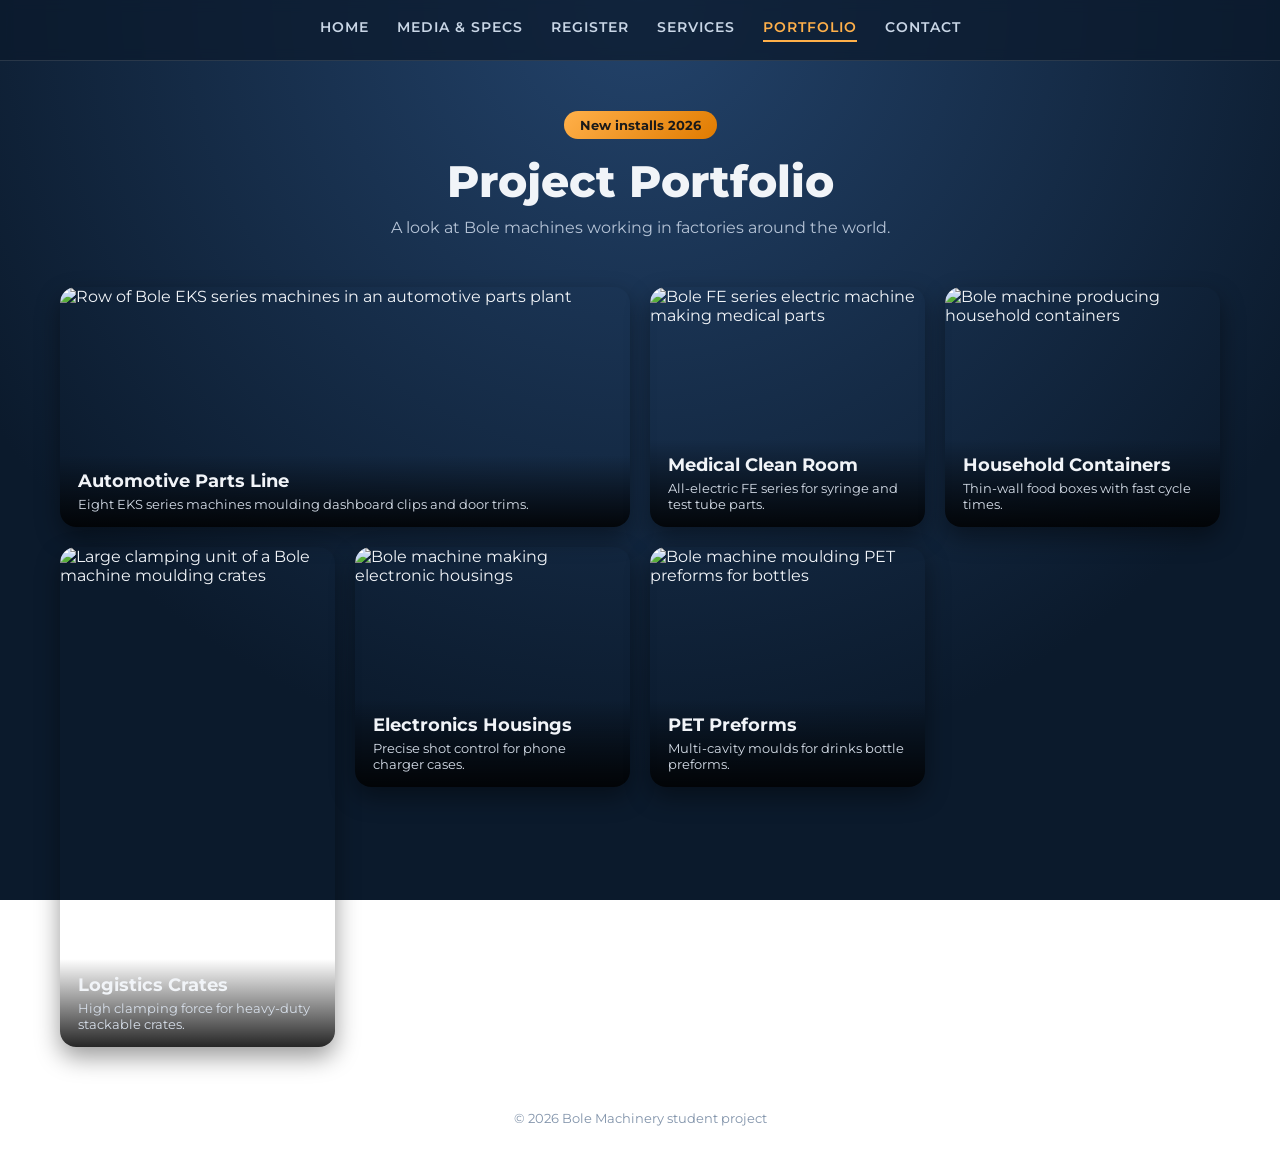
==== portfolio.html @ b58a2958 "Create portfolio page with CSS Grid image gallery and captions" ====
<!DOCTYPE html>
<html lang="en">
<head>
    <meta charset="UTF-8">
    <meta name="viewport" content="width=device-width, initial-scale=1.0">
    <title>Bole Machinery - Portfolio</title>
    <link rel="preconnect" href="https://fonts.googleapis.com">
    <link rel="preconnect" href="https://fonts.gstatic.com" crossorigin>
    <link href="https://fonts.googleapis.com/css2?family=Montserrat:wght@400;600;800&display=swap" rel="stylesheet">
    <link rel="stylesheet" href="portfolio.css">
</head>
<body>
    <nav class="top-nav">
        <a href="index.html">Home</a>
        <a href="media.html">Media &amp; Specs</a>
        <a href="register.html">Register</a>
        <a href="services.html">Services</a>
        <a href="portfolio.html" class="active">Portfolio</a>
        <a href="contact.html">Contact</a>
    </nav>

    <header class="hero">
        <span class="badge">New installs 2026</span>
        <h1>Project Portfolio</h1>
        <p>A look at Bole machines working in factories around the world.</p>
    </header>

    <main>
        <section class="gallery">
            <figure class="item item-wide">
                <img src="images/eks-series.jpg" alt="Row of Bole EKS series machines in an automotive parts plant">
                <figcaption>
                    <h2>Automotive Parts Line</h2>
                    <p>Eight EKS series machines moulding dashboard clips and door trims.</p>
                </figcaption>
            </figure>

            <figure class="item">
                <img src="images/fe-series.jpg" alt="Bole FE series electric machine making medical parts">
                <figcaption>
                    <h2>Medical Clean Room</h2>
                    <p>All-electric FE series for syringe and test tube parts.</p>
                </figcaption>
            </figure>

            <figure class="item">
                <img src="images/fe-series.jpg" alt="Bole machine producing household containers">
                <figcaption>
                    <h2>Household Containers</h2>
                    <p>Thin-wall food boxes with fast cycle times.</p>
                </figcaption>
            </figure>

            <figure class="item item-tall">
                <img src="images/eks-series.jpg" alt="Large clamping unit of a Bole machine moulding crates">
                <figcaption>
                    <h2>Logistics Crates</h2>
                    <p>High clamping force for heavy-duty stackable crates.</p>
                </figcaption>
            </figure>

            <figure class="item">
                <img src="images/eks-series.jpg" alt="Bole machine making electronic housings">
                <figcaption>
                    <h2>Electronics Housings</h2>
                    <p>Precise shot control for phone charger cases.</p>
                </figcaption>
            </figure>

            <figure class="item">
                <img src="images/fe-series.jpg" alt="Bole machine moulding PET preforms for bottles">
                <figcaption>
                    <h2>PET Preforms</h2>
                    <p>Multi-cavity moulds for drinks bottle preforms.</p>
                </figcaption>
            </figure>
        </section>
    </main>

    <footer>
        <p>&copy; 2026 Bole Machinery student project</p>
    </footer>
</body>
</html>
---- portfolio.css ----
/* ===== Portfolio page styles ===== */

* {
    box-sizing: border-box;
}

body {
    font-family: "Montserrat", Arial, sans-serif;
    margin: 0;
    color: #f1f4f8;
    background: radial-gradient(circle at top, #23436b 0%, #0b1a2c 70%);
    background-attachment: fixed;
    min-height: 100vh;
}

/* nav: see-through glass bar with underline links */
.top-nav {
    position: sticky;
    top: 0;
    z-index: 10;
    text-align: center;
    padding: 14px 10px;
    background-color: rgba(11, 26, 44, 0.75);
    border-bottom: 1px solid rgba(255, 255, 255, 0.12);
    backdrop-filter: blur(6px);
}

.top-nav a {
    display: inline-block;
    margin: 4px 12px;
    color: #c9d6e6;
    text-decoration: none;
    font-weight: 600;
    font-size: 14px;
    text-transform: uppercase;
    letter-spacing: 1px;
    padding-bottom: 4px;
    border-bottom: 2px solid transparent;
}

.top-nav a:hover,
.top-nav a.active {
    color: #ffb04a;
    border-bottom-color: #ffb04a;
}

.hero {
    text-align: center;
    padding: 50px 20px 30px;
}

.hero h1 {
    font-size: 44px;
    font-weight: 800;
    margin: 15px 0 10px;
}

.hero p {
    color: #b5c3d6;
    margin: 0;
}

.badge {
    display: inline-block;
    background: linear-gradient(135deg, #ffb04a, #e07b00);
    color: #1a1a1a;
    font-weight: 700;
    font-size: 13px;
    padding: 6px 16px;
    border-radius: 30px;
}

main {
    max-width: 1200px;
    margin: 0 auto;
    padding: 20px;
}

/* ===== CSS Grid gallery ===== */
.gallery {
    display: grid;
    grid-template-columns: repeat(auto-fit, minmax(260px, 1fr));
    grid-auto-rows: 240px;
    grid-auto-flow: dense;
    gap: 20px;
}

.item {
    position: relative;
    margin: 0;
    border-radius: 16px;
    overflow: hidden;
    box-shadow: 0 10px 25px rgba(0, 0, 0, 0.4);
}

.item-wide {
    grid-column: span 2;
}

.item-tall {
    grid-row: span 2;
}

.item img {
    width: 100%;
    height: 100%;
    object-fit: cover;
    display: block;
}

.item figcaption {
    position: absolute;
    left: 0;
    right: 0;
    bottom: 0;
    padding: 15px 18px;
    background: linear-gradient(to top, rgba(0, 0, 0, 0.85), rgba(0, 0, 0, 0));
}

.item figcaption h2 {
    font-size: 18px;
    margin: 0 0 4px;
}

.item figcaption p {
    font-size: 13px;
    margin: 0;
    color: #d6dee9;
}

footer {
    text-align: center;
    color: #8193aa;
    font-size: 13px;
    padding: 30px 20px;
}
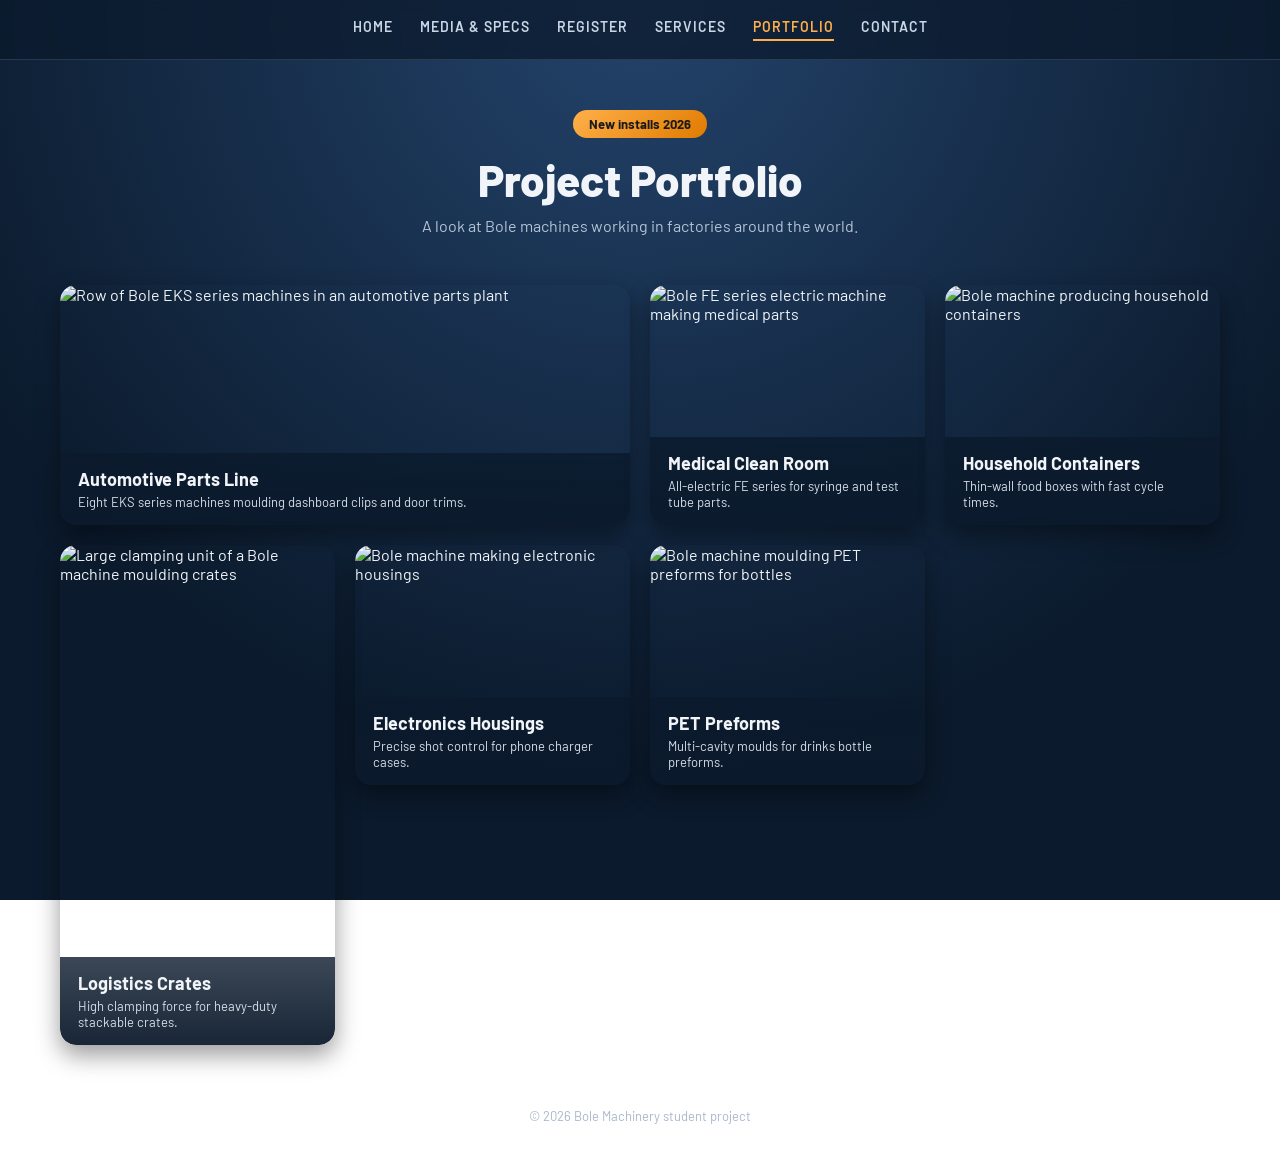
==== commit c3c58995: "Improve text contrast on buttons, footers and stats; switch portfolio font to Barlow Darken orange b" ====
--- a/portfolio.html
+++ b/portfolio.html
@@ -6,7 +6,7 @@
     <title>Bole Machinery - Portfolio</title>
     <link rel="preconnect" href="https://fonts.googleapis.com">
     <link rel="preconnect" href="https://fonts.gstatic.com" crossorigin>
-    <link href="https://fonts.googleapis.com/css2?family=Montserrat:wght@400;600;800&display=swap" rel="stylesheet">
+    <link href="https://fonts.googleapis.com/css2?family=Barlow:wght@400;600;800&display=swap" rel="stylesheet">
     <link rel="stylesheet" href="portfolio.css">
 </head>
 <body>
--- a/portfolio.css
+++ b/portfolio.css
@@ -5,7 +5,7 @@
 }
 
 body {
-    font-family: "Montserrat", Arial, sans-serif;
+    font-family: "Barlow", Arial, sans-serif;
     margin: 0;
     color: #f1f4f8;
     background: radial-gradient(circle at top, #23436b 0%, #0b1a2c 70%);
@@ -114,7 +114,8 @@
     right: 0;
     bottom: 0;
     padding: 15px 18px;
-    background: linear-gradient(to top, rgba(0, 0, 0, 0.85), rgba(0, 0, 0, 0));
+    background: linear-gradient(to top, rgba(11, 26, 44, 0.95), rgba(11, 26, 44, 0.8));
+    backdrop-filter: blur(3px);
 }
 
 .item figcaption h2 {
@@ -130,7 +131,116 @@
 
 footer {
     text-align: center;
-    color: #8193aa;
+    color: #a9b8cb;
     font-size: 13px;
     padding: 30px 20px;
 }
+
+/* ===== Keyframe animations ===== */
+
+/* badge gently pulses to grab attention */
+@keyframes pulse {
+    0%, 100% {
+        transform: scale(1);
+        box-shadow: 0 0 0 0 rgba(255, 176, 74, 0.6);
+    }
+    50% {
+        transform: scale(1.06);
+        box-shadow: 0 0 0 12px rgba(255, 176, 74, 0);
+    }
+}
+
+/* gallery items slide up when the page loads */
+@keyframes fadeUp {
+    from {
+        opacity: 0;
+        transform: translateY(40px);
+    }
+    to {
+        opacity: 1;
+        transform: translateY(0);
+    }
+}
+
+/* image slowly floats on hover */
+@keyframes float {
+    0%, 100% {
+        transform: scale(1.05) translateY(0);
+    }
+    50% {
+        transform: scale(1.05) translateY(-8px);
+    }
+}
+
+.badge {
+    animation: pulse 2s ease-in-out infinite;
+}
+
+.item {
+    opacity: 0;
+    animation: fadeUp 0.7s ease-out forwards;
+}
+
+.item:nth-child(2) { animation-delay: 0.1s; }
+.item:nth-child(3) { animation-delay: 0.2s; }
+.item:nth-child(4) { animation-delay: 0.3s; }
+.item:nth-child(5) { animation-delay: 0.4s; }
+.item:nth-child(6) { animation-delay: 0.5s; }
+
+.item:hover img {
+    animation: float 3s ease-in-out infinite;
+}
+
+/* turn animations off for people who prefer less motion */
+@media (prefers-reduced-motion: reduce) {
+    .badge,
+    .item,
+    .item:hover img {
+        animation: none;
+        opacity: 1;
+    }
+}
+
+/* ===== Media queries ===== */
+
+/* tablet */
+@media (max-width: 900px) {
+    .hero h1 {
+        font-size: 36px;
+    }
+
+    .gallery {
+        grid-template-columns: repeat(2, 1fr);
+        grid-auto-rows: 210px;
+    }
+
+    .item-tall {
+        grid-row: span 1;
+    }
+}
+
+/* mobile */
+@media (max-width: 600px) {
+    .top-nav a {
+        margin: 4px 6px;
+        font-size: 12px;
+    }
+
+    .hero {
+        padding: 30px 15px 20px;
+    }
+
+    .hero h1 {
+        font-size: 28px;
+    }
+
+    .gallery {
+        grid-template-columns: 1fr;
+        grid-auto-rows: 200px;
+        gap: 15px;
+    }
+
+    .item-wide {
+        grid-column: span 1;
+    }
+}
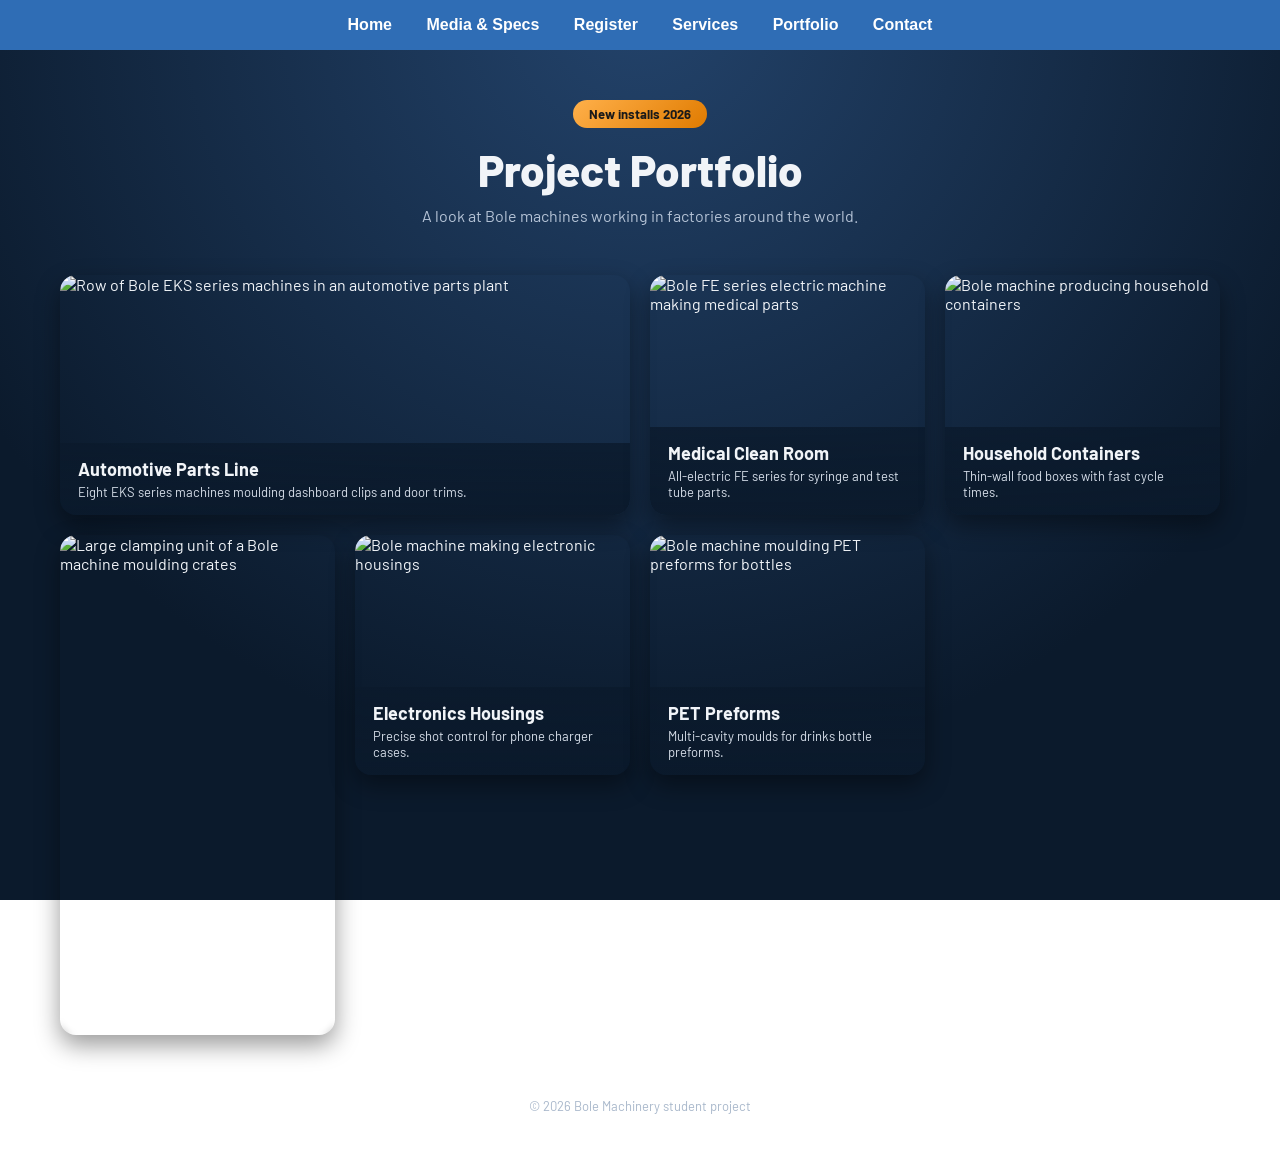
==== commit 8aedcd42: "Use the same top navbar on Services, Portfolio and Contact as the Part 1 pages" ====
--- a/portfolio.html
+++ b/portfolio.html
@@ -10,12 +10,12 @@
     <link rel="stylesheet" href="portfolio.css">
 </head>
 <body>
-    <nav class="top-nav">
+    <nav>
         <a href="index.html">Home</a>
         <a href="media.html">Media &amp; Specs</a>
         <a href="register.html">Register</a>
         <a href="services.html">Services</a>
-        <a href="portfolio.html" class="active">Portfolio</a>
+        <a href="portfolio.html">Portfolio</a>
         <a href="contact.html">Contact</a>
     </nav>
 
--- a/portfolio.css
+++ b/portfolio.css
@@ -13,35 +13,21 @@
     min-height: 100vh;
 }
 
-/* nav: see-through glass bar with underline links */
-.top-nav {
-    position: sticky;
-    top: 0;
-    z-index: 10;
+/* top navbar: same as the Part 1 pages */
+nav {
+    background-color: #2f6db5;
     text-align: center;
-    padding: 14px 10px;
-    background-color: rgba(11, 26, 44, 0.75);
-    border-bottom: 1px solid rgba(255, 255, 255, 0.12);
-    backdrop-filter: blur(6px);
-}
-
-.top-nav a {
-    display: inline-block;
-    margin: 4px 12px;
-    color: #c9d6e6;
+    padding: 12px;
+    font-family: Arial, Helvetica, sans-serif;
+    font-size: 16px;
+    line-height: 1.6;
+}
+
+nav a {
+    color: #ffffff;
     text-decoration: none;
-    font-weight: 600;
-    font-size: 14px;
-    text-transform: uppercase;
-    letter-spacing: 1px;
-    padding-bottom: 4px;
-    border-bottom: 2px solid transparent;
-}
-
-.top-nav a:hover,
-.top-nav a.active {
-    color: #ffb04a;
-    border-bottom-color: #ffb04a;
+    font-weight: bold;
+    margin: 0 15px;
 }
 
 .hero {
@@ -221,11 +207,6 @@
 
 /* mobile */
 @media (max-width: 600px) {
-    .top-nav a {
-        margin: 4px 6px;
-        font-size: 12px;
-    }
-
     .hero {
         padding: 30px 15px 20px;
     }
